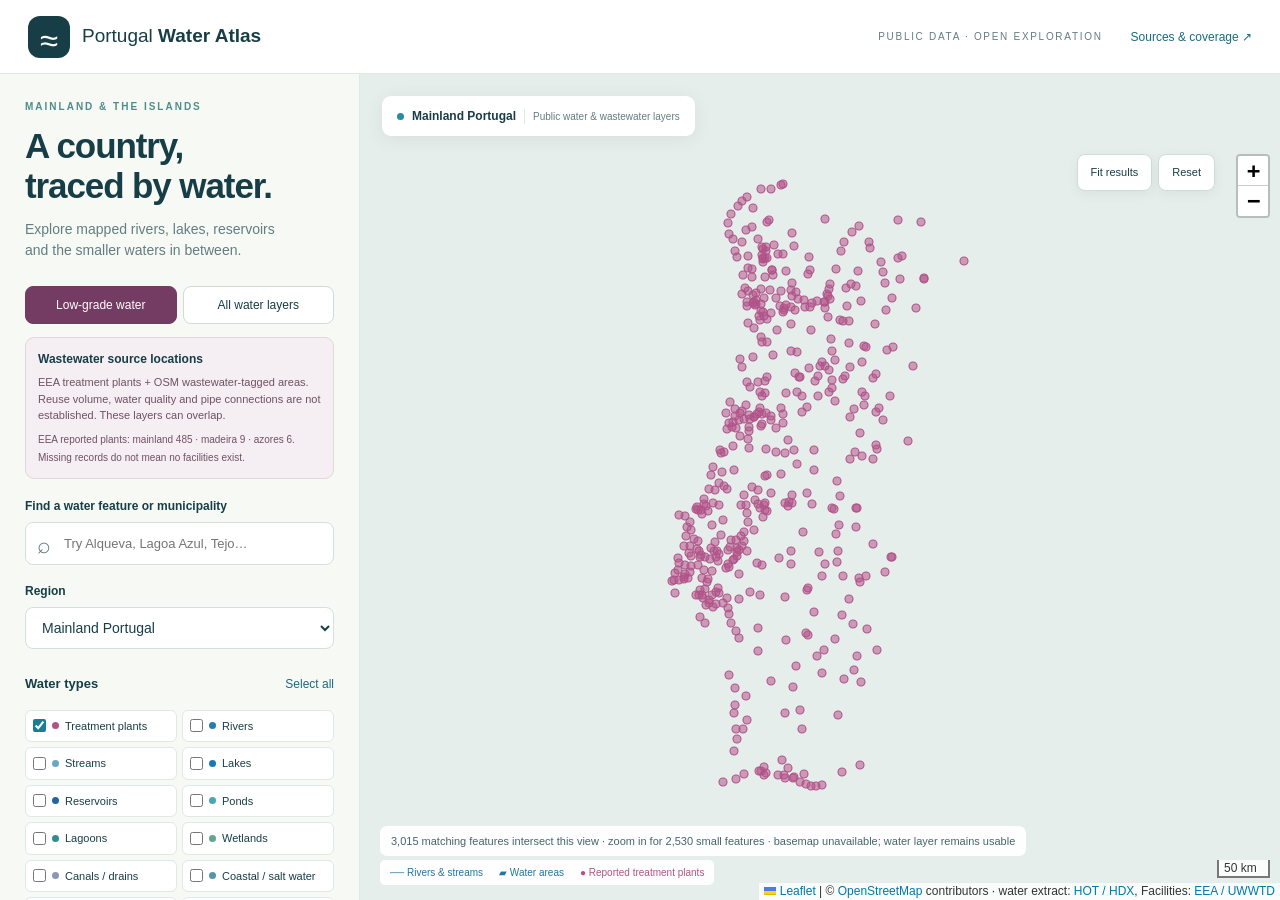
==== atlas/index.html @ 84acb25d "Publish Portugal water atlas and evidence-gated hydrogen site comparison" ====
<!doctype html>
<html lang="en"><head><meta charset="utf-8"><meta name="viewport" content="width=device-width,initial-scale=1"><meta name="description" content="Explore Portugal's mapped rivers, lakes, reservoirs and wetlands using public OpenStreetMap data."><title>Portugal Water Atlas</title><link rel="stylesheet" href="vendor/leaflet.css"><link rel="stylesheet" href="style.css"></head>
<body><header><a class="brand" href="./"><span class="mark">≈</span><span>Portugal <b>Water Atlas</b></span></a><span class="topnote">PUBLIC DATA · OPEN EXPLORATION</span><button id="aboutButton" class="textbutton">Sources & coverage ↗</button></header>
<main><aside><div class="intro"><p class="eyebrow">MAINLAND & THE ISLANDS</p><h1>A country,<br>traced by water.</h1><p>Explore mapped rivers, lakes, reservoirs and the smaller waters in between.</p></div>
<div class="layerpresets"><button id="lowgradePreset" aria-pressed="true">Low-grade water</button><button id="waterPreset" aria-pressed="false">All water layers</button></div><div id="lowgradeNotice" class="lowgradeNotice"><b>Wastewater source locations</b><p>EEA treatment plants + OSM wastewater-tagged areas. Reuse volume, water quality and pipe connections are not established. These layers can overlap.</p><span id="plantCoverage">Loading reported coverage…</span></div>
<label for="search">Find a water feature or municipality</label><div class="searchbox"><span>⌕</span><input id="search" type="search" placeholder="Try Alqueva, Lagoa Azul, Tejo…" autocomplete="off"></div>
<label for="region">Region</label><select id="region"><option value="mainland">Mainland Portugal</option><option value="azores">Azores · Açores</option><option value="madeira">Madeira</option><option value="all">All Portugal</option></select>
<div class="filterhead"><h2>Water types</h2><button id="allTypes" class="textbutton">Select all</button></div><div id="types" class="types"></div>
<div class="listhead"><h2 id="resultCount">Loading public data…</h2><label class="check"><input type="checkbox" id="inView">In map view</label></div><p class="micro">Features, not unique water bodies. Rivers may have many segments.</p><div id="results" class="results" aria-live="polite"></div><button id="more" hidden>Show more results</button>
<div class="sidefoot"><button id="export" disabled>Download filtered inventory CSV ↓</button><p id="exportStatus" class="micro" role="status"></p></div></aside>
<section class="mapwrap" aria-label="Interactive water map"><div id="map"></div><div class="mapcaption"><span class="liveDot"></span><b id="mapRegion">Mainland Portugal</b><span>Public water & wastewater layers</span></div><div class="mapactions"><button id="fit" title="Fit filtered features">Fit results</button><button id="reset" title="Reset search and filters">Reset</button></div><div id="mapStatus" class="mapstatus" role="status">Loading source index…</div><div class="maplegend"><span>── Rivers & streams</span><span>▰ Water areas</span><span>● Reported treatment plants</span></div></section></main>
<dialog id="about"><button id="closeAbout" class="close" aria-label="Close sources">×</button><p class="eyebrow">KNOW WHAT YOU ARE LOOKING AT</p><h2>Public geography. Clear limits.</h2><p>Water geometry: OpenStreetMap contributors, supplied through the Humanitarian OpenStreetMap Team (HOT) Portugal waterways extract on HDX.</p><p id="snapshot"></p><p>Wastewater facilities: <a href="https://www.eea.europa.eu/en/datahub/datahubitem-view/6ffd0af1-64eb-4cce-9970-0028e01ee64e" target="_blank" rel="noopener">EEA Waterbase / UWWTD treatment plants</a>, PT_2022 reported records. Facility points and OSM areas are separate inventories; they are not deduplicated or connected. Industrial effluent, mine water, stormwater and brackish groundwater networks are not covered.</p><p><a href="https://data.humdata.org/dataset/hotosm_prt_waterways" target="_blank" rel="noopener">Dataset & original download ↗</a> · <a href="https://www.openstreetmap.org/copyright" target="_blank" rel="noopener">Attribution & ODbL licence ↗</a></p><ul><li>Includes mapped features across mainland Portugal, the Azores and Madeira. Coverage is not exhaustive: small, seasonal or unmapped waters may be absent.</li><li>A feature can be a river segment, water polygon or water-related structure. Several features may describe the same water body.</li><li>Types come from source tags. Missing or ambiguous tags remain “Other water” or “Other mapped features”; “reservoir” does not imply a large dam.</li><li>Shapes are simplified for display. They are not cadastral boundaries or current water levels. Border waters may extend outside Portugal.</li><li>No groundwater inventory, water quality, supply availability, rights or strain assessment is included. Wastewater polygons do not identify verified reuse supplies.</li></ul><p>Basemap tiles load from OpenStreetMap. Search and filters run locally; no account or API key is required. The bundled water snapshot remains viewable if the basemap is unavailable.</p><p><a href="README.md">Methods & reproducibility</a> · <a href="LICENSE_DATA.md">Data licence</a></p></dialog>
<script src="vendor/leaflet.js"></script><script src="app.js"></script></body></html>
---- atlas/vendor/leaflet.css ----
/* required styles */

.leaflet-pane,
.leaflet-tile,
.leaflet-marker-icon,
.leaflet-marker-shadow,
.leaflet-tile-container,
.leaflet-pane > svg,
.leaflet-pane > canvas,
.leaflet-zoom-box,
.leaflet-image-layer,
.leaflet-layer {
	position: absolute;
	left: 0;
	top: 0;
	}
.leaflet-container {
	overflow: hidden;
	}
.leaflet-tile,
.leaflet-marker-icon,
.leaflet-marker-shadow {
	-webkit-user-select: none;
	   -moz-user-select: none;
	        user-select: none;
	  -webkit-user-drag: none;
	}
/* Prevents IE11 from highlighting tiles in blue */
.leaflet-tile::selection {
	background: transparent;
}
/* Safari renders non-retina tile on retina better with this, but Chrome is worse */
.leaflet-safari .leaflet-tile {
	image-rendering: -webkit-optimize-contrast;
	}
/* hack that prevents hw layers "stretching" when loading new tiles */
.leaflet-safari .leaflet-tile-container {
	width: 1600px;
	height: 1600px;
	-webkit-transform-origin: 0 0;
	}
.leaflet-marker-icon,
.leaflet-marker-shadow {
	display: block;
	}
/* .leaflet-container svg: reset svg max-width decleration shipped in Joomla! (joomla.org) 3.x */
/* .leaflet-container img: map is broken in FF if you have max-width: 100% on tiles */
.leaflet-container .leaflet-overlay-pane svg {
	max-width: none !important;
	max-height: none !important;
	}
.leaflet-container .leaflet-marker-pane img,
.leaflet-container .leaflet-shadow-pane img,
.leaflet-container .leaflet-tile-pane img,
.leaflet-container img.leaflet-image-layer,
.leaflet-container .leaflet-tile {
	max-width: none !important;
	max-height: none !important;
	width: auto;
	padding: 0;
	}

.leaflet-container img.leaflet-tile {
	/* See: https://bugs.chromium.org/p/chromium/issues/detail?id=600120 */
	mix-blend-mode: plus-lighter;
}

.leaflet-container.leaflet-touch-zoom {
	-ms-touch-action: pan-x pan-y;
	touch-action: pan-x pan-y;
	}
.leaflet-container.leaflet-touch-drag {
	-ms-touch-action: pinch-zoom;
	/* Fallback for FF which doesn't support pinch-zoom */
	touch-action: none;
	touch-action: pinch-zoom;
}
.leaflet-container.leaflet-touch-drag.leaflet-touch-zoom {
	-ms-touch-action: none;
	touch-action: none;
}
.leaflet-container {
	-webkit-tap-highlight-color: transparent;
}
.leaflet-container a {
	-webkit-tap-highlight-color: rgba(51, 181, 229, 0.4);
}
.leaflet-tile {
	filter: inherit;
	visibility: hidden;
	}
.leaflet-tile-loaded {
	visibility: inherit;
	}
.leaflet-zoom-box {
	width: 0;
	height: 0;
	-moz-box-sizing: border-box;
	     box-sizing: border-box;
	z-index: 800;
	}
/* workaround for https://bugzilla.mozilla.org/show_bug.cgi?id=888319 */
.leaflet-overlay-pane svg {
	-moz-user-select: none;
	}

.leaflet-pane         { z-index: 400; }

.leaflet-tile-pane    { z-index: 200; }
.leaflet-overlay-pane { z-index: 400; }
.leaflet-shadow-pane  { z-index: 500; }
.leaflet-marker-pane  { z-index: 600; }
.leaflet-tooltip-pane   { z-index: 650; }
.leaflet-popup-pane   { z-index: 700; }

.leaflet-map-pane canvas { z-index: 100; }
.leaflet-map-pane svg    { z-index: 200; }

.leaflet-vml-shape {
	width: 1px;
	height: 1px;
	}
.lvml {
	behavior: url(#default#VML);
	display: inline-block;
	position: absolute;
	}


/* control positioning */

.leaflet-control {
	position: relative;
	z-index: 800;
	pointer-events: visiblePainted; /* IE 9-10 doesn't have auto */
	pointer-events: auto;
	}
.leaflet-top,
.leaflet-bottom {
	position: absolute;
	z-index: 1000;
	pointer-events: none;
	}
.leaflet-top {
	top: 0;
	}
.leaflet-right {
	right: 0;
	}
.leaflet-bottom {
	bottom: 0;
	}
.leaflet-left {
	left: 0;
	}
.leaflet-control {
	float: left;
	clear: both;
	}
.leaflet-right .leaflet-control {
	float: right;
	}
.leaflet-top .leaflet-control {
	margin-top: 10px;
	}
.leaflet-bottom .leaflet-control {
	margin-bottom: 10px;
	}
.leaflet-left .leaflet-control {
	margin-left: 10px;
	}
.leaflet-right .leaflet-control {
	margin-right: 10px;
	}


/* zoom and fade animations */

.leaflet-fade-anim .leaflet-popup {
	opacity: 0;
	-webkit-transition: opacity 0.2s linear;
	   -moz-transition: opacity 0.2s linear;
	        transition: opacity 0.2s linear;
	}
.leaflet-fade-anim .leaflet-map-pane .leaflet-popup {
	opacity: 1;
	}
.leaflet-zoom-animated {
	-webkit-transform-origin: 0 0;
	    -ms-transform-origin: 0 0;
	        transform-origin: 0 0;
	}
svg.leaflet-zoom-animated {
	will-change: transform;
}

.leaflet-zoom-anim .leaflet-zoom-animated {
	-webkit-transition: -webkit-transform 0.25s cubic-bezier(0,0,0.25,1);
	   -moz-transition:    -moz-transform 0.25s cubic-bezier(0,0,0.25,1);
	        transition:         transform 0.25s cubic-bezier(0,0,0.25,1);
	}
.leaflet-zoom-anim .leaflet-tile,
.leaflet-pan-anim .leaflet-tile {
	-webkit-transition: none;
	   -moz-transition: none;
	        transition: none;
	}

.leaflet-zoom-anim .leaflet-zoom-hide {
	visibility: hidden;
	}


/* cursors */

.leaflet-interactive {
	cursor: pointer;
	}
.leaflet-grab {
	cursor: -webkit-grab;
	cursor:    -moz-grab;
	cursor:         grab;
	}
.leaflet-crosshair,
.leaflet-crosshair .leaflet-interactive {
	cursor: crosshair;
	}
.leaflet-popup-pane,
.leaflet-control {
	cursor: auto;
	}
.leaflet-dragging .leaflet-grab,
.leaflet-dragging .leaflet-grab .leaflet-interactive,
.leaflet-dragging .leaflet-marker-draggable {
	cursor: move;
	cursor: -webkit-grabbing;
	cursor:    -moz-grabbing;
	cursor:         grabbing;
	}

/* marker & overlays interactivity */
.leaflet-marker-icon,
.leaflet-marker-shadow,
.leaflet-image-layer,
.leaflet-pane > svg path,
.leaflet-tile-container {
	pointer-events: none;
	}

.leaflet-marker-icon.leaflet-interactive,
.leaflet-image-layer.leaflet-interactive,
.leaflet-pane > svg path.leaflet-interactive,
svg.leaflet-image-layer.leaflet-interactive path {
	pointer-events: visiblePainted; /* IE 9-10 doesn't have auto */
	pointer-events: auto;
	}

/* visual tweaks */

.leaflet-container {
	background: #ddd;
	outline-offset: 1px;
	}
.leaflet-container a {
	color: #0078A8;
	}
.leaflet-zoom-box {
	border: 2px dotted #38f;
	background: rgba(255,255,255,0.5);
	}


/* general typography */
.leaflet-container {
	font-family: "Helvetica Neue", Arial, Helvetica, sans-serif;
	font-size: 12px;
	font-size: 0.75rem;
	line-height: 1.5;
	}


/* general toolbar styles */

.leaflet-bar {
	box-shadow: 0 1px 5px rgba(0,0,0,0.65);
	border-radius: 4px;
	}
.leaflet-bar a {
	background-color: #fff;
	border-bottom: 1px solid #ccc;
	width: 26px;
	height: 26px;
	line-height: 26px;
	display: block;
	text-align: center;
	text-decoration: none;
	color: black;
	}
.leaflet-bar a,
.leaflet-control-layers-toggle {
	background-position: 50% 50%;
	background-repeat: no-repeat;
	display: block;
	}
.leaflet-bar a:hover,
.leaflet-bar a:focus {
	background-color: #f4f4f4;
	}
.leaflet-bar a:first-child {
	border-top-left-radius: 4px;
	border-top-right-radius: 4px;
	}
.leaflet-bar a:last-child {
	border-bottom-left-radius: 4px;
	border-bottom-right-radius: 4px;
	border-bottom: none;
	}
.leaflet-bar a.leaflet-disabled {
	cursor: default;
	background-color: #f4f4f4;
	color: #bbb;
	}

.leaflet-touch .leaflet-bar a {
	width: 30px;
	height: 30px;
	line-height: 30px;
	}
.leaflet-touch .leaflet-bar a:first-child {
	border-top-left-radius: 2px;
	border-top-right-radius: 2px;
	}
.leaflet-touch .leaflet-bar a:last-child {
	border-bottom-left-radius: 2px;
	border-bottom-right-radius: 2px;
	}

/* zoom control */

.leaflet-control-zoom-in,
.leaflet-control-zoom-out {
	font: bold 18px 'Lucida Console', Monaco, monospace;
	text-indent: 1px;
	}

.leaflet-touch .leaflet-control-zoom-in, .leaflet-touch .leaflet-control-zoom-out  {
	font-size: 22px;
	}


/* layers control */

.leaflet-control-layers {
	box-shadow: 0 1px 5px rgba(0,0,0,0.4);
	background: #fff;
	border-radius: 5px;
	}
.leaflet-control-layers-toggle {
	background-image: url(images/layers.png);
	width: 36px;
	height: 36px;
	}
.leaflet-retina .leaflet-control-layers-toggle {
	background-image: url(images/layers-2x.png);
	background-size: 26px 26px;
	}
.leaflet-touch .leaflet-control-layers-toggle {
	width: 44px;
	height: 44px;
	}
.leaflet-control-layers .leaflet-control-layers-list,
.leaflet-control-layers-expanded .leaflet-control-layers-toggle {
	display: none;
	}
.leaflet-control-layers-expanded .leaflet-control-layers-list {
	display: block;
	position: relative;
	}
.leaflet-control-layers-expanded {
	padding: 6px 10px 6px 6px;
	color: #333;
	background: #fff;
	}
.leaflet-control-layers-scrollbar {
	overflow-y: scroll;
	overflow-x: hidden;
	padding-right: 5px;
	}
.leaflet-control-layers-selector {
	margin-top: 2px;
	position: relative;
	top: 1px;
	}
.leaflet-control-layers label {
	display: block;
	font-size: 13px;
	font-size: 1.08333em;
	}
.leaflet-control-layers-separator {
	height: 0;
	border-top: 1px solid #ddd;
	margin: 5px -10px 5px -6px;
	}

/* Default icon URLs */
.leaflet-default-icon-path { /* used only in path-guessing heuristic, see L.Icon.Default */
	background-image: url(images/marker-icon.png);
	}


/* attribution and scale controls */

.leaflet-container .leaflet-control-attribution {
	background: #fff;
	background: rgba(255, 255, 255, 0.8);
	margin: 0;
	}
.leaflet-control-attribution,
.leaflet-control-scale-line {
	padding: 0 5px;
	color: #333;
	line-height: 1.4;
	}
.leaflet-control-attribution a {
	text-decoration: none;
	}
.leaflet-control-attribution a:hover,
.leaflet-control-attribution a:focus {
	text-decoration: underline;
	}
.leaflet-attribution-flag {
	display: inline !important;
	vertical-align: baseline !important;
	width: 1em;
	height: 0.6669em;
	}
.leaflet-left .leaflet-control-scale {
	margin-left: 5px;
	}
.leaflet-bottom .leaflet-control-scale {
	margin-bottom: 5px;
	}
.leaflet-control-scale-line {
	border: 2px solid #777;
	border-top: none;
	line-height: 1.1;
	padding: 2px 5px 1px;
	white-space: nowrap;
	-moz-box-sizing: border-box;
	     box-sizing: border-box;
	background: rgba(255, 255, 255, 0.8);
	text-shadow: 1px 1px #fff;
	}
.leaflet-control-scale-line:not(:first-child) {
	border-top: 2px solid #777;
	border-bottom: none;
	margin-top: -2px;
	}
.leaflet-control-scale-line:not(:first-child):not(:last-child) {
	border-bottom: 2px solid #777;
	}

.leaflet-touch .leaflet-control-attribution,
.leaflet-touch .leaflet-control-layers,
.leaflet-touch .leaflet-bar {
	box-shadow: none;
	}
.leaflet-touch .leaflet-control-layers,
.leaflet-touch .leaflet-bar {
	border: 2px solid rgba(0,0,0,0.2);
	background-clip: padding-box;
	}


/* popup */

.leaflet-popup {
	position: absolute;
	text-align: center;
	margin-bottom: 20px;
	}
.leaflet-popup-content-wrapper {
	padding: 1px;
	text-align: left;
	border-radius: 12px;
	}
.leaflet-popup-content {
	margin: 13px 24px 13px 20px;
	line-height: 1.3;
	font-size: 13px;
	font-size: 1.08333em;
	min-height: 1px;
	}
.leaflet-popup-content p {
	margin: 17px 0;
	margin: 1.3em 0;
	}
.leaflet-popup-tip-container {
	width: 40px;
	height: 20px;
	position: absolute;
	left: 50%;
	margin-top: -1px;
	margin-left: -20px;
	overflow: hidden;
	pointer-events: none;
	}
.leaflet-popup-tip {
	width: 17px;
	height: 17px;
	padding: 1px;

	margin: -10px auto 0;
	pointer-events: auto;

	-webkit-transform: rotate(45deg);
	   -moz-transform: rotate(45deg);
	    -ms-transform: rotate(45deg);
	        transform: rotate(45deg);
	}
.leaflet-popup-content-wrapper,
.leaflet-popup-tip {
	background: white;
	color: #333;
	box-shadow: 0 3px 14px rgba(0,0,0,0.4);
	}
.leaflet-container a.leaflet-popup-close-button {
	position: absolute;
	top: 0;
	right: 0;
	border: none;
	text-align: center;
	width: 24px;
	height: 24px;
	font: 16px/24px Tahoma, Verdana, sans-serif;
	color: #757575;
	text-decoration: none;
	background: transparent;
	}
.leaflet-container a.leaflet-popup-close-button:hover,
.leaflet-container a.leaflet-popup-close-button:focus {
	color: #585858;
	}
.leaflet-popup-scrolled {
	overflow: auto;
	}

.leaflet-oldie .leaflet-popup-content-wrapper {
	-ms-zoom: 1;
	}
.leaflet-oldie .leaflet-popup-tip {
	width: 24px;
	margin: 0 auto;

	-ms-filter: "progid:DXImageTransform.Microsoft.Matrix(M11=0.70710678, M12=0.70710678, M21=-0.70710678, M22=0.70710678)";
	filter: progid:DXImageTransform.Microsoft.Matrix(M11=0.70710678, M12=0.70710678, M21=-0.70710678, M22=0.70710678);
	}

.leaflet-oldie .leaflet-control-zoom,
.leaflet-oldie .leaflet-control-layers,
.leaflet-oldie .leaflet-popup-content-wrapper,
.leaflet-oldie .leaflet-popup-tip {
	border: 1px solid #999;
	}


/* div icon */

.leaflet-div-icon {
	background: #fff;
	border: 1px solid #666;
	}


/* Tooltip */
/* Base styles for the element that has a tooltip */
.leaflet-tooltip {
	position: absolute;
	padding: 6px;
	background-color: #fff;
	border: 1px solid #fff;
	border-radius: 3px;
	color: #222;
	white-space: nowrap;
	-webkit-user-select: none;
	-moz-user-select: none;
	-ms-user-select: none;
	user-select: none;
	pointer-events: none;
	box-shadow: 0 1px 3px rgba(0,0,0,0.4);
	}
.leaflet-tooltip.leaflet-interactive {
	cursor: pointer;
	pointer-events: auto;
	}
.leaflet-tooltip-top:before,
.leaflet-tooltip-bottom:before,
.leaflet-tooltip-left:before,
.leaflet-tooltip-right:before {
	position: absolute;
	pointer-events: none;
	border: 6px solid transparent;
	background: transparent;
	content: "";
	}

/* Directions */

.leaflet-tooltip-bottom {
	margin-top: 6px;
}
.leaflet-tooltip-top {
	margin-top: -6px;
}
.leaflet-tooltip-bottom:before,
.leaflet-tooltip-top:before {
	left: 50%;
	margin-left: -6px;
	}
.leaflet-tooltip-top:before {
	bottom: 0;
	margin-bottom: -12px;
	border-top-color: #fff;
	}
.leaflet-tooltip-bottom:before {
	top: 0;
	margin-top: -12px;
	margin-left: -6px;
	border-bottom-color: #fff;
	}
.leaflet-tooltip-left {
	margin-left: -6px;
}
.leaflet-tooltip-right {
	margin-left: 6px;
}
.leaflet-tooltip-left:before,
.leaflet-tooltip-right:before {
	top: 50%;
	margin-top: -6px;
	}
.leaflet-tooltip-left:before {
	right: 0;
	margin-right: -12px;
	border-left-color: #fff;
	}
.leaflet-tooltip-right:before {
	left: 0;
	margin-left: -12px;
	border-right-color: #fff;
	}

/* Printing */

@media print {
	/* Prevent printers from removing background-images of controls. */
	.leaflet-control {
		-webkit-print-color-adjust: exact;
		print-color-adjust: exact;
		}
	}
---- atlas/style.css ----
:root{--ink:#173e46;--muted:#637d80;--line:#dfe9e6;--blue:#187db1;--paper:#f7f9f5}*{box-sizing:border-box}body{margin:0;color:var(--ink);font:14px/1.5 'Segoe UI',Arial,sans-serif}button,input,select{font:inherit}button,a,input,select{outline-offset:4px}button{cursor:pointer;border:1px solid #cddcda;background:white;border-radius:8px;padding:9px 13px;color:var(--ink)}button:hover{background:#e8f2ef}button:disabled{opacity:.5}a{color:#176c80}header{height:74px;padding:0 28px;display:flex;align-items:center;gap:28px;border-bottom:1px solid var(--line)}.brand{display:flex;gap:12px;align-items:center;text-decoration:none;font-size:19px;color:var(--ink)}.brand b{font-weight:650}.mark{display:grid;place-items:center;background:var(--ink);color:white;font-size:33px;border-radius:12px;width:42px;height:42px}.topnote{font-size:10px;letter-spacing:1.7px;color:var(--muted);margin-left:auto}.textbutton{border:0;background:none;padding:5px 0;font-size:12px;color:#176c80}main{display:grid;grid-template-columns:360px 1fr;height:calc(100dvh - 74px)}aside{padding:25px 25px 16px;overflow:auto;background:var(--paper);border-right:1px solid var(--line)}.eyebrow{font-size:10px;font-weight:700;letter-spacing:2px;color:#4f8d8a;margin:0 0 12px}h1{font-size:35px;line-height:1.13;letter-spacing:-1.1px;font-weight:600;margin:0 0 14px}.intro>p:last-child{color:var(--muted);margin-bottom:25px;max-width:275px}label{display:block;font-size:12px;font-weight:600;margin-bottom:7px}.searchbox{position:relative}.searchbox span{position:absolute;left:12px;top:6px;font-size:23px;color:var(--muted)}input[type=search],select{width:100%;padding:11px 12px;border:1px solid #d3e0dc;border-radius:8px;background:white;color:var(--ink);margin-bottom:17px}input[type=search]{padding-left:38px;font-size:13px}.filterhead,.listhead{display:flex;align-items:center;justify-content:space-between;gap:10px}.filterhead h2,.listhead h2{font-size:13px;font-weight:650;margin:8px 0} .types{display:grid;grid-template-columns:1fr 1fr;gap:5px;margin:8px 0 20px}.type{display:flex;align-items:center;gap:6px;font-size:11px;font-weight:400;background:white;padding:7px;border:1px solid var(--line);border-radius:6px;margin:0;cursor:pointer}.type input{accent-color:#177d99;margin:0}.dot{width:7px;height:7px;border-radius:50%;flex:none}.check{display:flex;gap:4px;align-items:center;font-size:10px;font-weight:400;white-space:nowrap;margin:0}.micro{font-size:10px;color:var(--muted);margin:3px 0 12px}.results{margin:8px -6px}.result{display:block;width:100%;text-align:left;border:0;border-bottom:1px solid var(--line);border-radius:0;background:none;padding:11px 7px}.result strong{display:block;font-size:12px;font-weight:600}.result small{font-size:10px;color:var(--muted)}.sidefoot{margin-top:15px;padding-top:15px;border-top:1px solid var(--line)}.sidefoot button{width:100%;font-size:11px}.mapwrap{position:relative;min-width:0;background:#e9f0ed;isolation:isolate}#map{height:100%;width:100%;background:#e6eeeb}.mapcaption,.mapactions,.mapstatus,.maplegend{position:absolute;z-index:500}.mapcaption{top:22px;left:22px;background:white;padding:11px 15px;box-shadow:0 3px 18px #21463b15;border-radius:9px;display:flex;align-items:center;gap:8px;font-size:12px}.mapcaption>span:last-child{border-left:1px solid var(--line);padding-left:8px;color:var(--muted);font-size:10px}.liveDot{height:7px;width:7px;background:#268ca3;border-radius:50%}.mapactions{right:18px;top:80px;display:flex;gap:6px}.mapactions button{font-size:11px;box-shadow:0 3px 12px #21463b12}.mapstatus{bottom:44px;left:20px;max-width:calc(100% - 40px);background:#ffffffed;border-radius:7px;padding:7px 11px;font-size:11px;color:#47656a}.maplegend{bottom:15px;left:20px;display:flex;gap:16px;background:#ffffffed;padding:5px 10px;border-radius:5px;font-size:10px;color:#2375a3}.watercanvas{pointer-events:none;position:absolute}.leaflet-control-zoom{margin-top:80px!important}.leaflet-popup-content{font:12px/1.6 'Segoe UI',Arial,sans-serif;min-width:190px;max-width:300px}.leaflet-popup-content h3{font-size:17px;line-height:1.3;margin:3px 0 8px}.leaflet-popup-content dl{display:grid;grid-template-columns:65px 1fr;gap:3px;margin:8px 0}.leaflet-popup-content dt{color:var(--muted)}.leaflet-popup-content dd{margin:0;overflow-wrap:anywhere}.leaflet-popup-content small{color:var(--muted)}dialog{border:0;border-radius:16px;padding:35px;max-width:620px;width:calc(100% - 28px);color:var(--ink);box-shadow:0 12px 80px #143a3d40}dialog::backdrop{background:#0d2a3855}dialog h2{font-size:25px;margin:0 0 16px}dialog p,dialog li{font-size:13px;color:#526d70}dialog li{margin-bottom:9px}.close{position:absolute;right:14px;top:10px;border:0;font-size:22px}#more{width:100%;font-size:12px}@media(max-width:950px){main{grid-template-columns:300px 1fr}aside{padding:20px 18px}.mapcaption>span:last-child{display:none}.topnote{display:none}header{justify-content:space-between;padding:0 18px}.maplegend span:last-child{display:none}}@media(max-width:650px){header{height:60px;padding:0 14px}.brand{font-size:16px;gap:8px}.mark{width:34px;height:34px}.topnote{display:none}main{display:flex;flex-direction:column;height:auto}.mapwrap{order:-1;height:55dvh;min-height:330px}aside{overflow:visible;border:0;padding:24px}.intro h1{font-size:29px}.intro h1 br{display:none}.intro>p:last-child{max-width:none}.mapcaption{left:12px;top:12px}.mapstatus{font-size:10px;bottom:40px;left:12px}.maplegend{left:12px;gap:10px}.results{max-height:320px;overflow:auto}.types{grid-template-columns:1fr 1fr}.mapactions{top:67px}.leaflet-control-zoom{margin-top:67px!important}dialog{padding:25px}}

.mapactions{right:65px}.mapcaption{pointer-events:none}

.layerpresets{display:flex;gap:6px;margin-bottom:13px}.layerpresets button{flex:1;font-size:12px}.layerpresets button[aria-pressed=true]{background:#743b63;color:white;border-color:#743b63}.lowgradeNotice{padding:12px;border:1px solid #e6d5df;background:#f5eef2;border-radius:9px;margin-bottom:18px;font-size:12px}.lowgradeNotice p{margin:6px 0;font-size:11px;color:#6f5264}.lowgradeNotice span{font-size:10px;color:#6f5264}.maplegend span:last-child{color:#b15388}

.maplegend span:last-child{display:inline!important}@media(max-width:650px){.maplegend{font-size:9px;gap:8px}.maplegend span:first-child{display:none}}

.capacityLink{display:inline-block;background:#20596b;color:white!important;text-decoration:none;padding:7px 10px;border-radius:6px;font-weight:600}
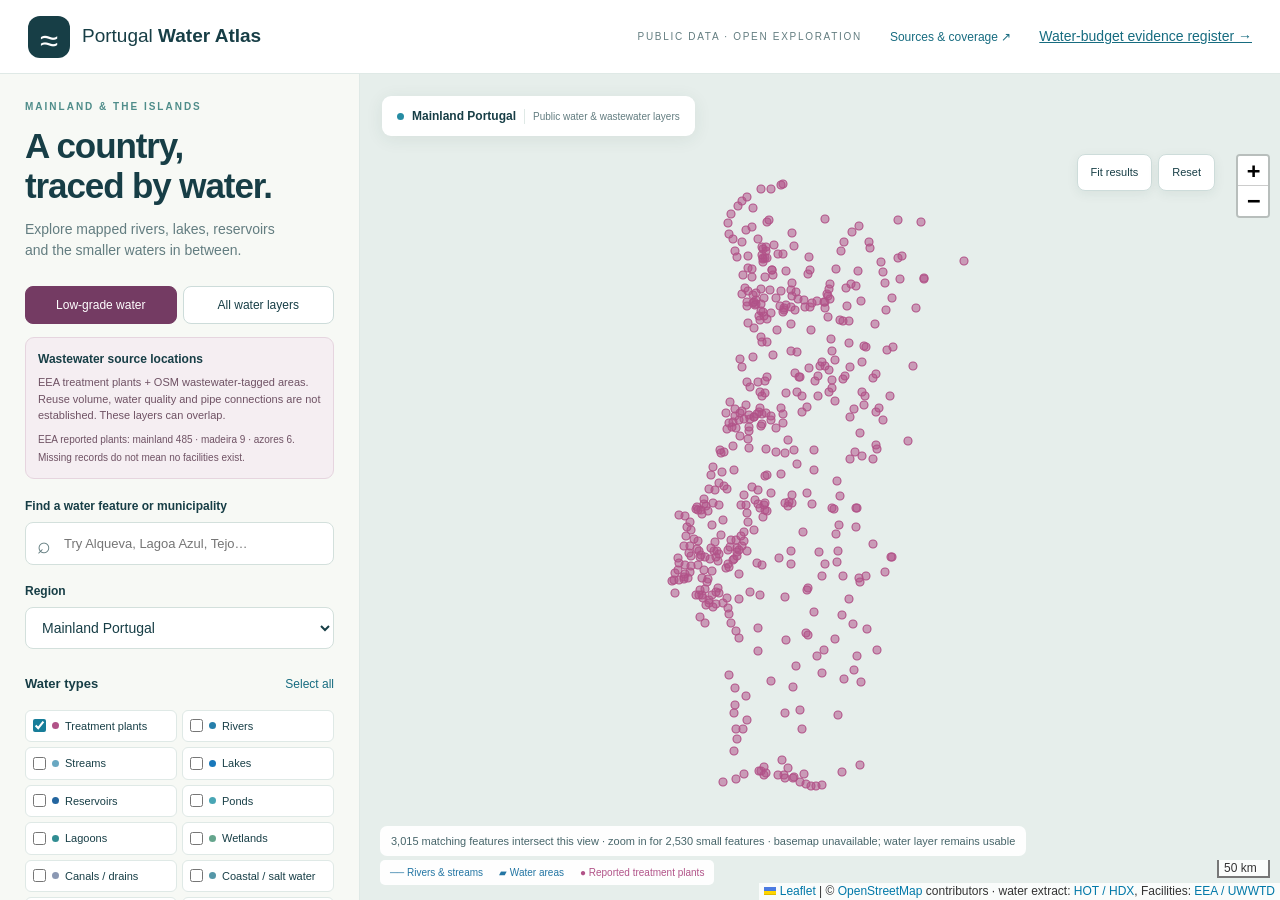
==== commit f27cbe0a: "Restore all sources and publish complete water-budget evidence register" ====
--- a/atlas/index.html
+++ b/atlas/index.html
@@ -1,6 +1,6 @@
 <!doctype html>
 <html lang="en"><head><meta charset="utf-8"><meta name="viewport" content="width=device-width,initial-scale=1"><meta name="description" content="Explore Portugal's mapped rivers, lakes, reservoirs and wetlands using public OpenStreetMap data."><title>Portugal Water Atlas</title><link rel="stylesheet" href="vendor/leaflet.css"><link rel="stylesheet" href="style.css"></head>
-<body><header><a class="brand" href="./"><span class="mark">≈</span><span>Portugal <b>Water Atlas</b></span></a><span class="topnote">PUBLIC DATA · OPEN EXPLORATION</span><button id="aboutButton" class="textbutton">Sources & coverage ↗</button></header>
+<body><header><a class="brand" href="./"><span class="mark">≈</span><span>Portugal <b>Water Atlas</b></span></a><span class="topnote">PUBLIC DATA · OPEN EXPLORATION</span><button id="aboutButton" class="textbutton">Sources & coverage ↗</button><a href="support.html">Water-budget evidence register →</a></header>
 <main><aside><div class="intro"><p class="eyebrow">MAINLAND & THE ISLANDS</p><h1>A country,<br>traced by water.</h1><p>Explore mapped rivers, lakes, reservoirs and the smaller waters in between.</p></div>
 <div class="layerpresets"><button id="lowgradePreset" aria-pressed="true">Low-grade water</button><button id="waterPreset" aria-pressed="false">All water layers</button></div><div id="lowgradeNotice" class="lowgradeNotice"><b>Wastewater source locations</b><p>EEA treatment plants + OSM wastewater-tagged areas. Reuse volume, water quality and pipe connections are not established. These layers can overlap.</p><span id="plantCoverage">Loading reported coverage…</span></div>
 <label for="search">Find a water feature or municipality</label><div class="searchbox"><span>⌕</span><input id="search" type="search" placeholder="Try Alqueva, Lagoa Azul, Tejo…" autocomplete="off"></div>
